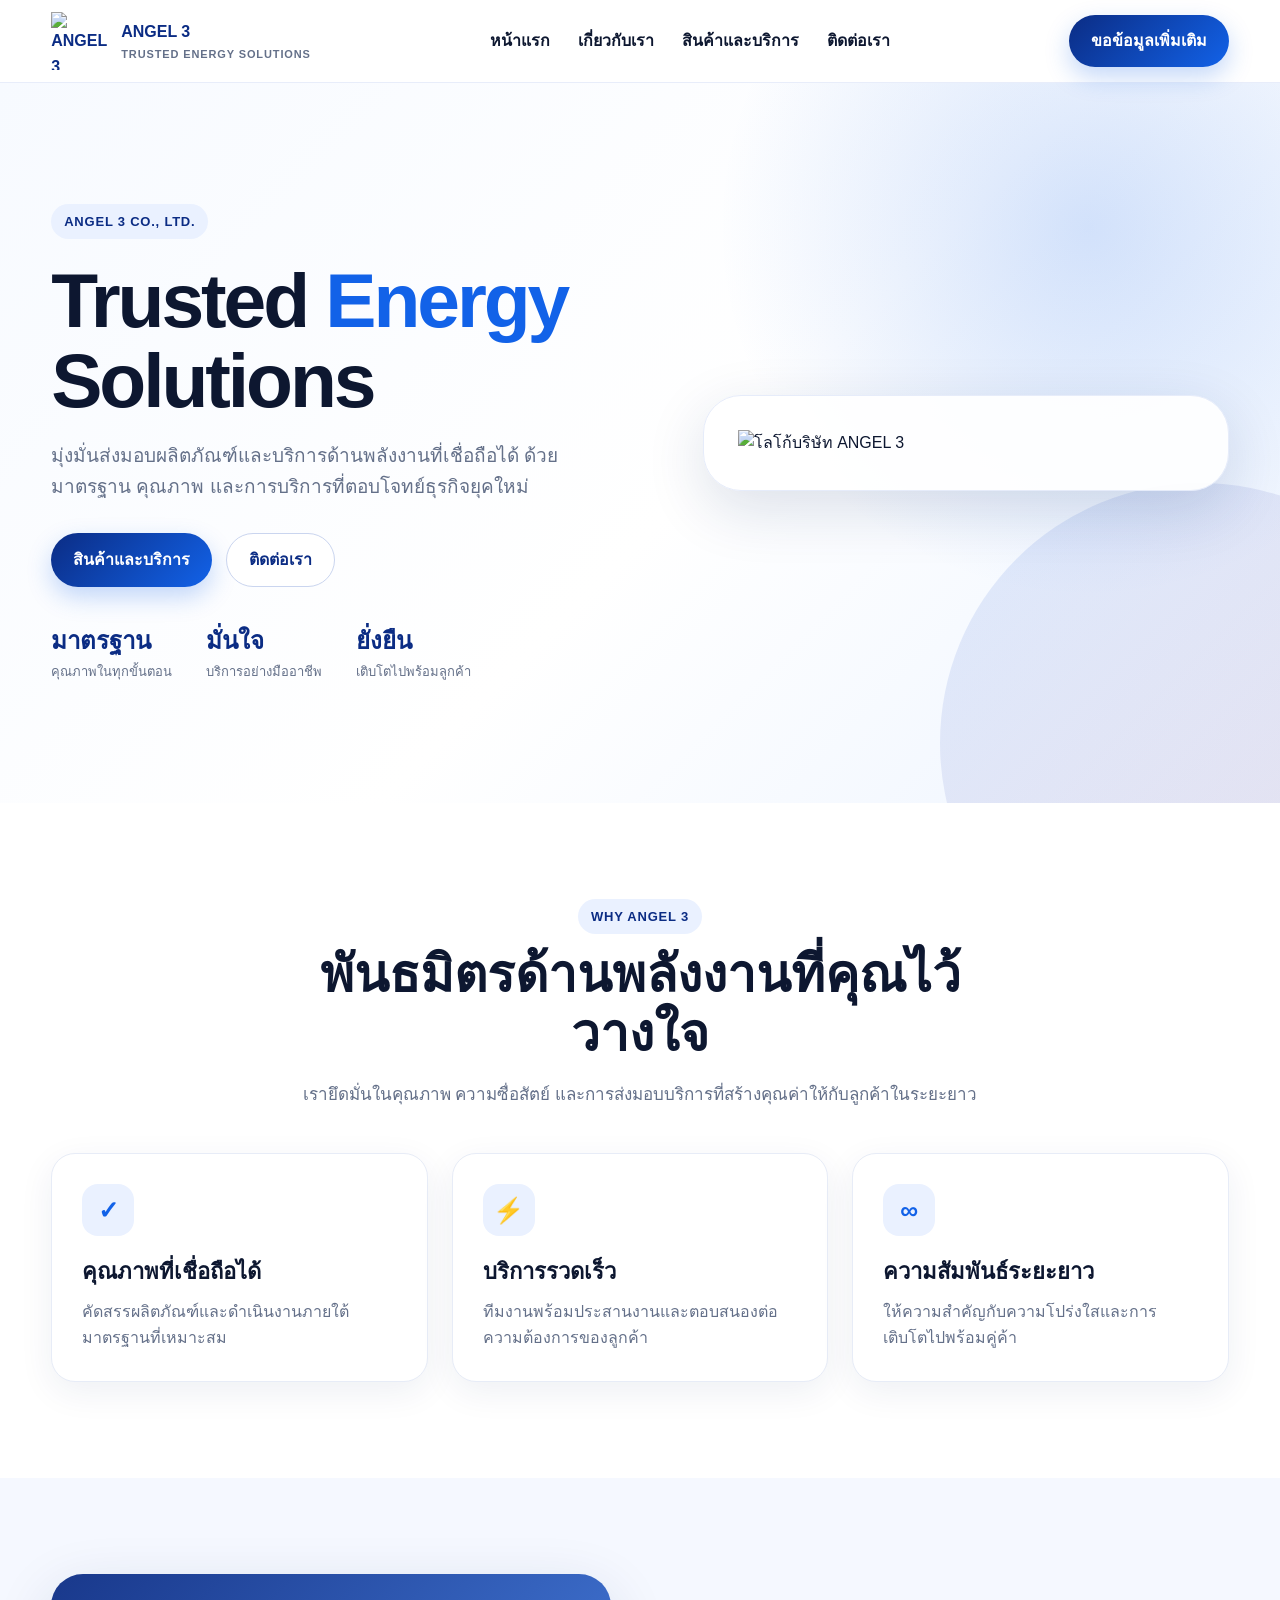
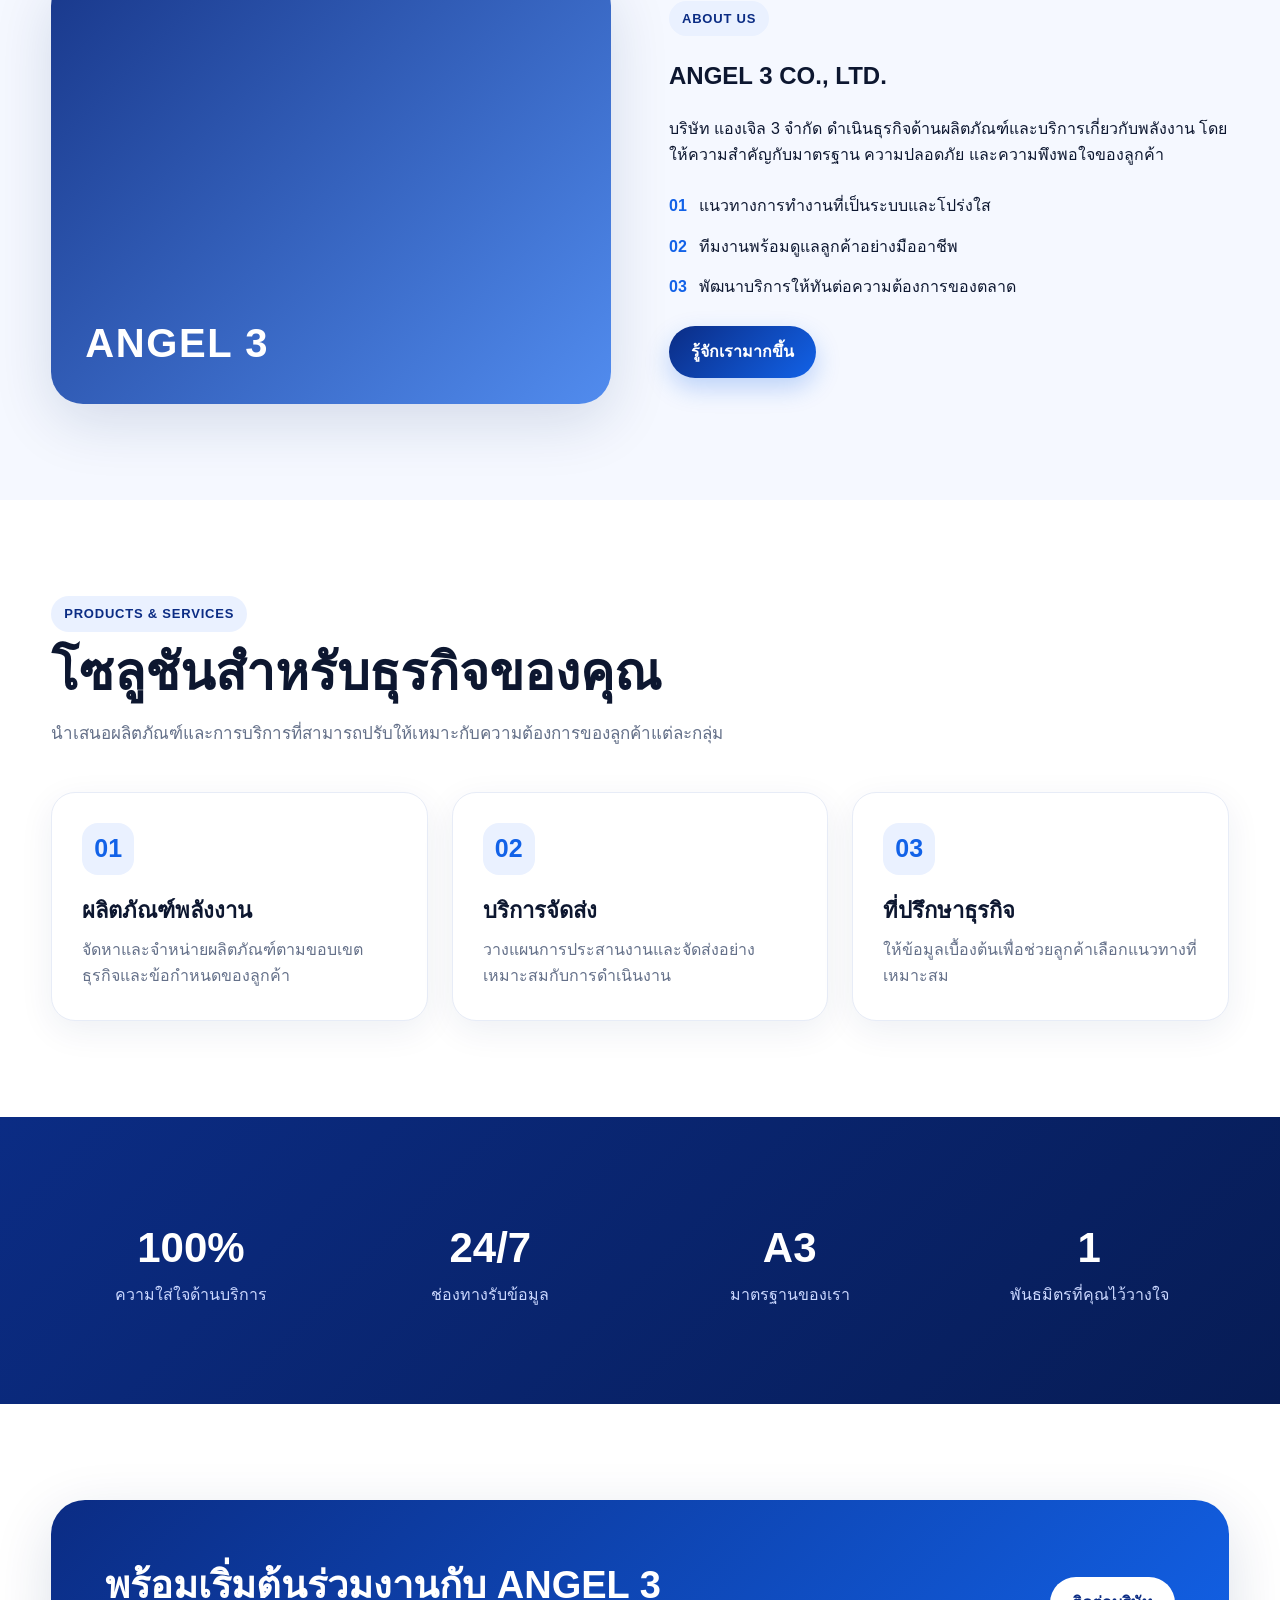
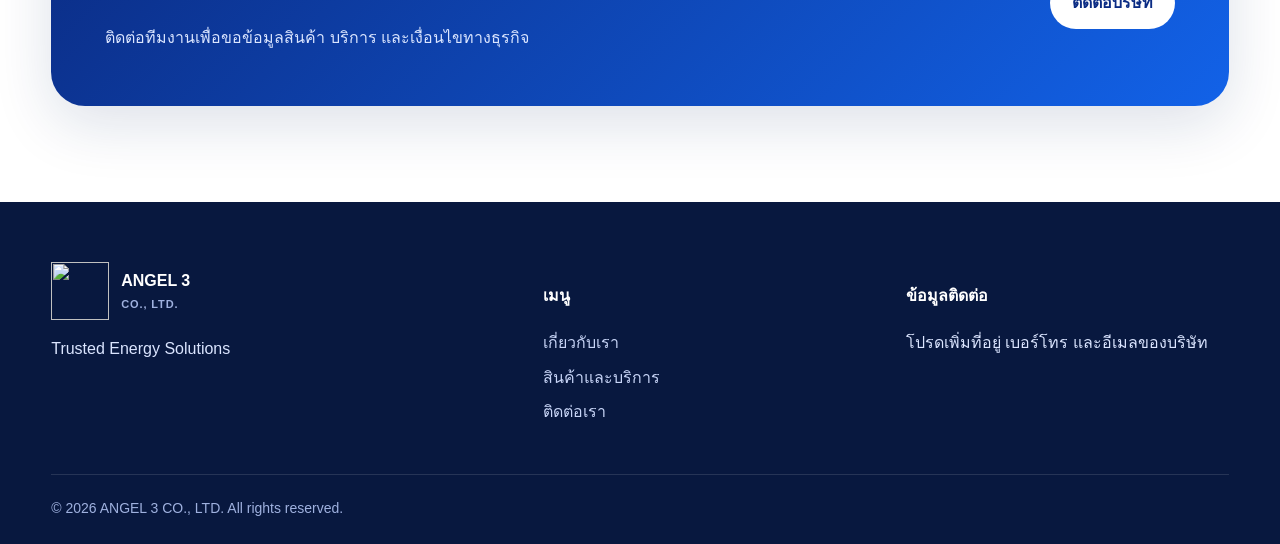
==== index.html @ 0d099548 "Add files via upload" ====
<!doctype html><html lang="th"><head><meta charset="utf-8"><meta name="viewport" content="width=device-width,initial-scale=1"><meta name="description" content="ANGEL 3 CO., LTD. Trusted Energy Solutions"><title>ANGEL 3 | Trusted Energy Solutions</title><link rel="stylesheet" href="style.css"></head><body>
<nav class="nav"><div class="container nav-inner"><a class="brand" href="index.html"><img src="assets/angel3-logo.png" alt="ANGEL 3"><span>ANGEL 3<small>TRUSTED ENERGY SOLUTIONS</small></span></a><button class="hamb">☰</button><div class="menu"><a href="index.html">หน้าแรก</a><a href="about.html">เกี่ยวกับเรา</a><a href="services.html">สินค้าและบริการ</a><a href="contact.html">ติดต่อเรา</a></div><a class="nav-cta" href="contact.html">ขอข้อมูลเพิ่มเติม</a></div></nav>
<header class="hero"><div class="container hero-grid"><div><span class="eyebrow">ANGEL 3 CO., LTD.</span><h1>Trusted <span>Energy</span><br>Solutions</h1><p>มุ่งมั่นส่งมอบผลิตภัณฑ์และบริการด้านพลังงานที่เชื่อถือได้ ด้วยมาตรฐาน คุณภาพ และการบริการที่ตอบโจทย์ธุรกิจยุคใหม่</p><div class="hero-actions"><a class="btn primary" href="services.html">สินค้าและบริการ</a><a class="btn secondary" href="contact.html">ติดต่อเรา</a></div><div class="trust"><div><strong>มาตรฐาน</strong><span>คุณภาพในทุกขั้นตอน</span></div><div><strong>มั่นใจ</strong><span>บริการอย่างมืออาชีพ</span></div><div><strong>ยั่งยืน</strong><span>เติบโตไปพร้อมลูกค้า</span></div></div></div><div class="hero-logo"><img src="assets/angel3-logo.png" alt="โลโก้บริษัท ANGEL 3"></div></div></header>
<section><div class="container"><div class="section-head center"><span class="eyebrow">WHY ANGEL 3</span><h2>พันธมิตรด้านพลังงานที่คุณไว้วางใจ</h2><p>เรายึดมั่นในคุณภาพ ความซื่อสัตย์ และการส่งมอบบริการที่สร้างคุณค่าให้กับลูกค้าในระยะยาว</p></div><div class="grid-3"><div class="card"><div class="icon">✓</div><h3>คุณภาพที่เชื่อถือได้</h3><p>คัดสรรผลิตภัณฑ์และดำเนินงานภายใต้มาตรฐานที่เหมาะสม</p></div><div class="card"><div class="icon">⚡</div><h3>บริการรวดเร็ว</h3><p>ทีมงานพร้อมประสานงานและตอบสนองต่อความต้องการของลูกค้า</p></div><div class="card"><div class="icon">∞</div><h3>ความสัมพันธ์ระยะยาว</h3><p>ให้ความสำคัญกับความโปร่งใสและการเติบโตไปพร้อมคู่ค้า</p></div></div></div></section>
<section class="alt"><div class="container split"><div class="photo-block"></div><div><span class="eyebrow">ABOUT US</span><h2>ANGEL 3 CO., LTD.</h2><p>บริษัท แองเจิล 3 จำกัด ดำเนินธุรกิจด้านผลิตภัณฑ์และบริการเกี่ยวกับพลังงาน โดยให้ความสำคัญกับมาตรฐาน ความปลอดภัย และความพึงพอใจของลูกค้า</p><div class="checks"><div class="check"><b>01</b><span>แนวทางการทำงานที่เป็นระบบและโปร่งใส</span></div><div class="check"><b>02</b><span>ทีมงานพร้อมดูแลลูกค้าอย่างมืออาชีพ</span></div><div class="check"><b>03</b><span>พัฒนาบริการให้ทันต่อความต้องการของตลาด</span></div></div><a class="btn primary" href="about.html">รู้จักเรามากขึ้น</a></div></div></section>
<section><div class="container"><div class="section-head"><span class="eyebrow">PRODUCTS & SERVICES</span><h2>โซลูชันสำหรับธุรกิจของคุณ</h2><p>นำเสนอผลิตภัณฑ์และการบริการที่สามารถปรับให้เหมาะกับความต้องการของลูกค้าแต่ละกลุ่ม</p></div><div class="grid-3"><div class="card"><div class="icon">01</div><h3>ผลิตภัณฑ์พลังงาน</h3><p>จัดหาและจำหน่ายผลิตภัณฑ์ตามขอบเขตธุรกิจและข้อกำหนดของลูกค้า</p></div><div class="card"><div class="icon">02</div><h3>บริการจัดส่ง</h3><p>วางแผนการประสานงานและจัดส่งอย่างเหมาะสมกับการดำเนินงาน</p></div><div class="card"><div class="icon">03</div><h3>ที่ปรึกษาธุรกิจ</h3><p>ให้ข้อมูลเบื้องต้นเพื่อช่วยลูกค้าเลือกแนวทางที่เหมาะสม</p></div></div></div></section>
<section class="stats"><div class="container stats-grid"><div class="stat"><strong>100%</strong><span>ความใส่ใจด้านบริการ</span></div><div class="stat"><strong>24/7</strong><span>ช่องทางรับข้อมูล</span></div><div class="stat"><strong>A3</strong><span>มาตรฐานของเรา</span></div><div class="stat"><strong>1</strong><span>พันธมิตรที่คุณไว้วางใจ</span></div></div></section>
<section><div class="container"><div class="cta"><div><h2>พร้อมเริ่มต้นร่วมงานกับ ANGEL 3</h2><p>ติดต่อทีมงานเพื่อขอข้อมูลสินค้า บริการ และเงื่อนไขทางธุรกิจ</p></div><a class="btn" href="contact.html">ติดต่อบริษัท</a></div></div></section>
<footer class="footer"><div class="container"><div class="footer-grid"><div><div class="brand"><img src="assets/angel3-logo.png" alt=""><span style="color:white">ANGEL 3<small style="color:#9fb1df">CO., LTD.</small></span></div><p>Trusted Energy Solutions</p></div><div><h4>เมนู</h4><a href="about.html">เกี่ยวกับเรา</a><a href="services.html">สินค้าและบริการ</a><a href="contact.html">ติดต่อเรา</a></div><div><h4>ข้อมูลติดต่อ</h4><p>โปรดเพิ่มที่อยู่ เบอร์โทร และอีเมลของบริษัท</p></div></div><div class="copyright">© <span data-year></span> ANGEL 3 CO., LTD. All rights reserved.</div></div></footer><script src="script.js"></script></body></html>
---- style.css ----
:root{
  --blue:#0b2c84;--blue2:#1262e8;--red:#e01818;--ink:#0d1730;--muted:#647089;--light:#f5f8ff;--white:#fff;
  --shadow:0 18px 60px rgba(12,39,100,.14);--radius:24px
}
*{box-sizing:border-box}html{scroll-behavior:smooth}body{margin:0;font-family:Arial,"Noto Sans Thai",sans-serif;color:var(--ink);background:#fff;line-height:1.65}a{text-decoration:none;color:inherit}img{max-width:100%;display:block}.container{width:min(1180px,92%);margin:auto}.nav{position:sticky;top:0;z-index:30;background:rgba(255,255,255,.94);backdrop-filter:blur(14px);border-bottom:1px solid #e8edfa}.nav-inner{height:82px;display:flex;align-items:center;justify-content:space-between;gap:24px}.brand{display:flex;align-items:center;gap:12px;font-weight:800;color:var(--blue)}.brand img{width:58px;height:58px;object-fit:contain}.brand small{display:block;color:var(--muted);font-weight:600;font-size:11px;letter-spacing:.08em}.menu{display:flex;align-items:center;gap:28px;font-weight:700}.menu a:hover{color:var(--blue2)}.nav-cta,.btn{display:inline-flex;align-items:center;justify-content:center;border-radius:999px;padding:13px 22px;font-weight:800;transition:.25s}.nav-cta,.btn.primary{color:#fff;background:linear-gradient(135deg,var(--blue),var(--blue2));box-shadow:0 10px 24px rgba(18,98,232,.25)}.btn.secondary{border:1px solid #cad5ef;background:#fff;color:var(--blue)}.btn:hover{transform:translateY(-2px)}.hamb{display:none;border:0;background:none;font-size:28px;color:var(--blue)}
.hero{min-height:720px;display:grid;place-items:center;position:relative;overflow:hidden;background:radial-gradient(circle at 85% 20%,rgba(18,98,232,.18),transparent 30%),linear-gradient(135deg,#f7faff 0%,#fff 55%,#edf4ff 100%)}.hero:after{content:"";position:absolute;width:520px;height:520px;border-radius:50%;right:-180px;bottom:-200px;background:linear-gradient(135deg,rgba(18,98,232,.12),rgba(224,24,24,.08))}.hero-grid{display:grid;grid-template-columns:1.05fr .95fr;align-items:center;gap:70px;position:relative;z-index:2}.eyebrow{display:inline-flex;padding:7px 13px;border-radius:999px;background:#eaf1ff;color:var(--blue);font-weight:800;font-size:13px;letter-spacing:.06em}.hero h1{font-size:clamp(46px,6vw,78px);line-height:1.04;margin:22px 0 18px;letter-spacing:-.04em}.hero h1 span{color:var(--blue2)}.hero p{font-size:19px;color:var(--muted);max-width:630px}.hero-actions{display:flex;gap:14px;margin-top:30px;flex-wrap:wrap}.hero-logo{background:rgba(255,255,255,.92);padding:34px;border-radius:38px;box-shadow:var(--shadow);border:1px solid #e6ecfa}.hero-logo img{max-height:500px;margin:auto}.trust{display:flex;gap:34px;margin-top:34px;flex-wrap:wrap}.trust strong{font-size:24px;color:var(--blue)}.trust span{display:block;font-size:13px;color:var(--muted)}
section{padding:96px 0}.section-head{max-width:720px;margin-bottom:44px}.section-head.center{text-align:center;margin-left:auto;margin-right:auto}.section-head h2{font-size:clamp(34px,4vw,52px);line-height:1.15;margin:12px 0}.section-head p{color:var(--muted);font-size:17px}.grid-3{display:grid;grid-template-columns:repeat(3,1fr);gap:24px}.card{background:#fff;border:1px solid #e7ecf7;border-radius:var(--radius);padding:30px;box-shadow:0 10px 35px rgba(13,40,100,.07)}.icon{width:52px;height:52px;border-radius:16px;display:grid;place-items:center;background:#eaf1ff;color:var(--blue2);font-size:25px;font-weight:900}.card h3{font-size:22px;margin:18px 0 8px}.card p{color:var(--muted);margin:0}.alt{background:var(--light)}.split{display:grid;grid-template-columns:1fr 1fr;gap:58px;align-items:center}.photo-block{min-height:430px;border-radius:32px;background:linear-gradient(135deg,rgba(11,44,132,.94),rgba(18,98,232,.72)),url('assets/angel3-logo.png') center/cover;box-shadow:var(--shadow);position:relative}.photo-block:after{content:"ANGEL 3";position:absolute;left:34px;bottom:28px;color:#fff;font-weight:900;font-size:40px;letter-spacing:.04em}.checks{display:grid;gap:14px;margin:25px 0}.check{display:flex;gap:12px;align-items:flex-start}.check b{color:var(--blue2)}.stats{background:linear-gradient(135deg,var(--blue),#071c55);color:#fff}.stats-grid{display:grid;grid-template-columns:repeat(4,1fr);gap:20px;text-align:center}.stat strong{font-size:42px;display:block}.stat span{color:#cbd8ff}.cta{border-radius:34px;padding:54px;background:linear-gradient(135deg,#0b2c84,#1262e8);color:white;display:flex;align-items:center;justify-content:space-between;gap:30px;box-shadow:var(--shadow)}.cta h2{font-size:38px;margin:0}.cta p{color:#dbe6ff;margin:8px 0 0}.cta .btn{background:#fff;color:var(--blue)}
.page-hero{padding:110px 0 80px;background:linear-gradient(135deg,#f4f8ff,#fff)}.page-hero h1{font-size:58px;margin:10px 0}.content{max-width:900px}.team-card{text-align:center}.avatar{height:260px;border-radius:20px;background:linear-gradient(135deg,#dce8ff,#f8fbff);display:grid;place-items:center;font-size:70px;color:var(--blue)}.contact-grid{display:grid;grid-template-columns:.9fr 1.1fr;gap:32px}.contact-list{display:grid;gap:18px}.contact-item{padding:22px;border-radius:18px;background:var(--light)}form{display:grid;gap:15px}input,textarea{width:100%;padding:16px;border-radius:14px;border:1px solid #d7dfef;font:inherit}textarea{min-height:150px;resize:vertical}.footer{background:#08183f;color:#dbe5ff;padding:60px 0 24px}.footer-grid{display:grid;grid-template-columns:1.4fr 1fr 1fr;gap:40px}.footer h4{color:white}.footer a{display:block;margin:8px 0;color:#c8d5f7}.copyright{border-top:1px solid rgba(255,255,255,.12);margin-top:40px;padding-top:22px;color:#9fb1df;font-size:14px}
@media(max-width:900px){.menu{position:fixed;left:0;right:0;top:82px;background:#fff;padding:24px;display:none;flex-direction:column;box-shadow:var(--shadow)}.menu.open{display:flex}.hamb{display:block}.nav-cta{display:none}.hero{min-height:auto;padding:80px 0}.hero-grid,.split,.contact-grid{grid-template-columns:1fr}.hero-logo{max-width:560px}.grid-3{grid-template-columns:1fr 1fr}.stats-grid{grid-template-columns:1fr 1fr}.footer-grid{grid-template-columns:1fr}.cta{align-items:flex-start;flex-direction:column}}
@media(max-width:600px){.grid-3,.stats-grid{grid-template-columns:1fr}.hero h1{font-size:46px}.page-hero h1{font-size:44px}section{padding:72px 0}.cta{padding:34px}.brand span{font-size:14px}}
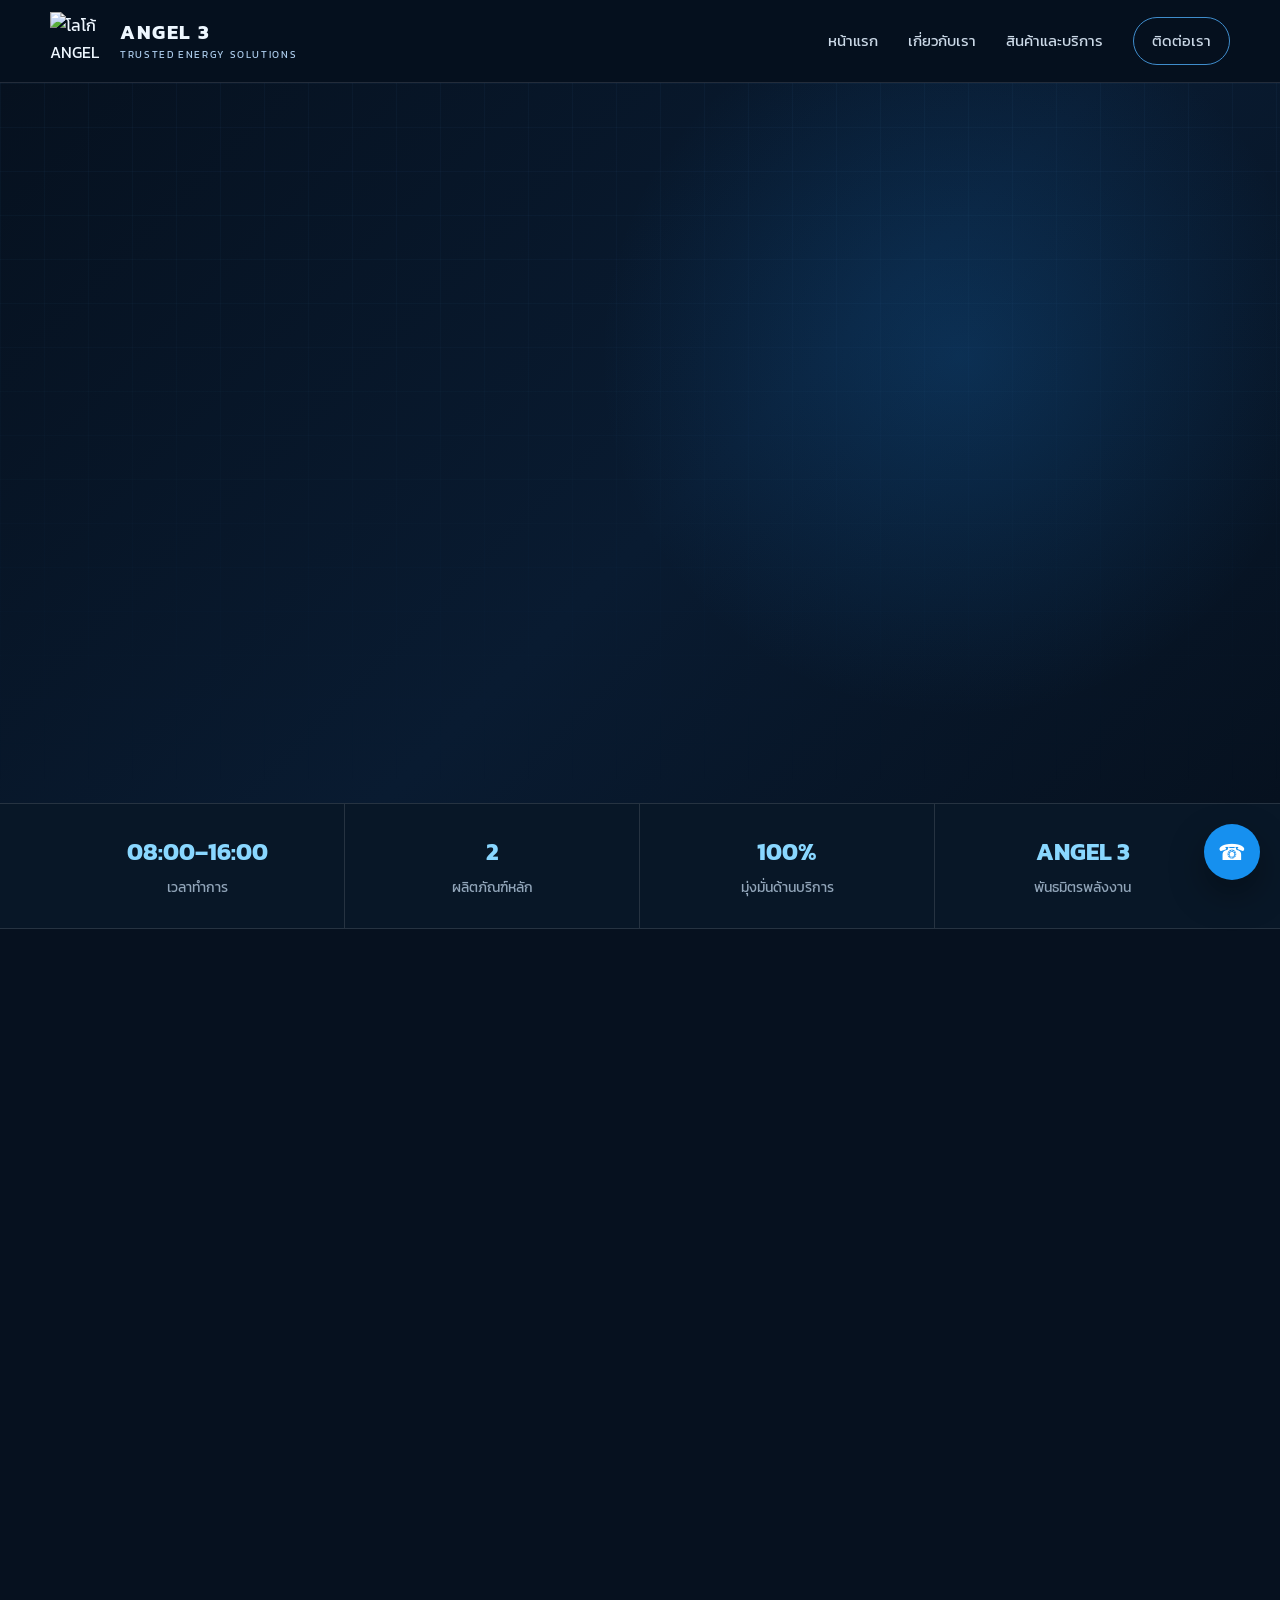
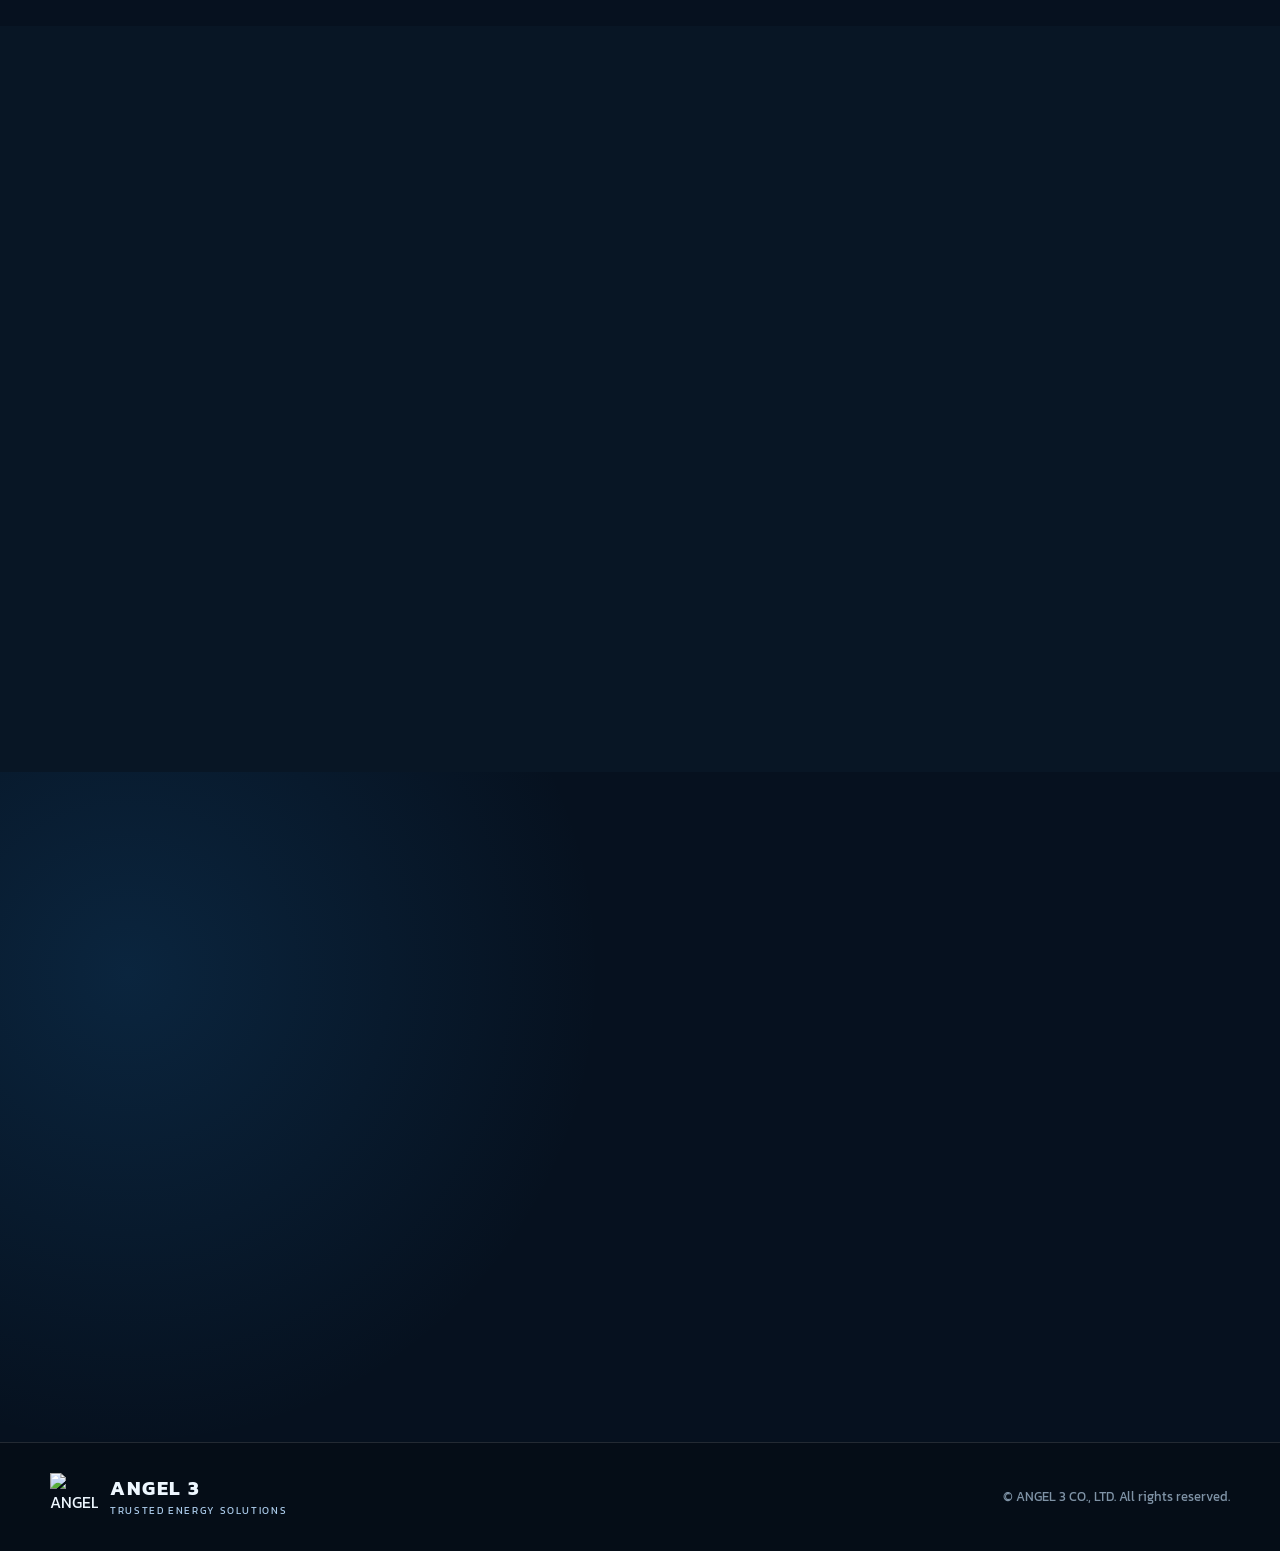
==== commit 77418647: "Add files via upload" ====
--- a/index.html
+++ b/index.html
@@ -1,9 +1,171 @@
-<!doctype html><html lang="th"><head><meta charset="utf-8"><meta name="viewport" content="width=device-width,initial-scale=1"><meta name="description" content="ANGEL 3 CO., LTD. Trusted Energy Solutions"><title>ANGEL 3 | Trusted Energy Solutions</title><link rel="stylesheet" href="style.css"></head><body>
-<nav class="nav"><div class="container nav-inner"><a class="brand" href="index.html"><img src="assets/angel3-logo.png" alt="ANGEL 3"><span>ANGEL 3<small>TRUSTED ENERGY SOLUTIONS</small></span></a><button class="hamb">☰</button><div class="menu"><a href="index.html">หน้าแรก</a><a href="about.html">เกี่ยวกับเรา</a><a href="services.html">สินค้าและบริการ</a><a href="contact.html">ติดต่อเรา</a></div><a class="nav-cta" href="contact.html">ขอข้อมูลเพิ่มเติม</a></div></nav>
-<header class="hero"><div class="container hero-grid"><div><span class="eyebrow">ANGEL 3 CO., LTD.</span><h1>Trusted <span>Energy</span><br>Solutions</h1><p>มุ่งมั่นส่งมอบผลิตภัณฑ์และบริการด้านพลังงานที่เชื่อถือได้ ด้วยมาตรฐาน คุณภาพ และการบริการที่ตอบโจทย์ธุรกิจยุคใหม่</p><div class="hero-actions"><a class="btn primary" href="services.html">สินค้าและบริการ</a><a class="btn secondary" href="contact.html">ติดต่อเรา</a></div><div class="trust"><div><strong>มาตรฐาน</strong><span>คุณภาพในทุกขั้นตอน</span></div><div><strong>มั่นใจ</strong><span>บริการอย่างมืออาชีพ</span></div><div><strong>ยั่งยืน</strong><span>เติบโตไปพร้อมลูกค้า</span></div></div></div><div class="hero-logo"><img src="assets/angel3-logo.png" alt="โลโก้บริษัท ANGEL 3"></div></div></header>
-<section><div class="container"><div class="section-head center"><span class="eyebrow">WHY ANGEL 3</span><h2>พันธมิตรด้านพลังงานที่คุณไว้วางใจ</h2><p>เรายึดมั่นในคุณภาพ ความซื่อสัตย์ และการส่งมอบบริการที่สร้างคุณค่าให้กับลูกค้าในระยะยาว</p></div><div class="grid-3"><div class="card"><div class="icon">✓</div><h3>คุณภาพที่เชื่อถือได้</h3><p>คัดสรรผลิตภัณฑ์และดำเนินงานภายใต้มาตรฐานที่เหมาะสม</p></div><div class="card"><div class="icon">⚡</div><h3>บริการรวดเร็ว</h3><p>ทีมงานพร้อมประสานงานและตอบสนองต่อความต้องการของลูกค้า</p></div><div class="card"><div class="icon">∞</div><h3>ความสัมพันธ์ระยะยาว</h3><p>ให้ความสำคัญกับความโปร่งใสและการเติบโตไปพร้อมคู่ค้า</p></div></div></div></section>
-<section class="alt"><div class="container split"><div class="photo-block"></div><div><span class="eyebrow">ABOUT US</span><h2>ANGEL 3 CO., LTD.</h2><p>บริษัท แองเจิล 3 จำกัด ดำเนินธุรกิจด้านผลิตภัณฑ์และบริการเกี่ยวกับพลังงาน โดยให้ความสำคัญกับมาตรฐาน ความปลอดภัย และความพึงพอใจของลูกค้า</p><div class="checks"><div class="check"><b>01</b><span>แนวทางการทำงานที่เป็นระบบและโปร่งใส</span></div><div class="check"><b>02</b><span>ทีมงานพร้อมดูแลลูกค้าอย่างมืออาชีพ</span></div><div class="check"><b>03</b><span>พัฒนาบริการให้ทันต่อความต้องการของตลาด</span></div></div><a class="btn primary" href="about.html">รู้จักเรามากขึ้น</a></div></div></section>
-<section><div class="container"><div class="section-head"><span class="eyebrow">PRODUCTS & SERVICES</span><h2>โซลูชันสำหรับธุรกิจของคุณ</h2><p>นำเสนอผลิตภัณฑ์และการบริการที่สามารถปรับให้เหมาะกับความต้องการของลูกค้าแต่ละกลุ่ม</p></div><div class="grid-3"><div class="card"><div class="icon">01</div><h3>ผลิตภัณฑ์พลังงาน</h3><p>จัดหาและจำหน่ายผลิตภัณฑ์ตามขอบเขตธุรกิจและข้อกำหนดของลูกค้า</p></div><div class="card"><div class="icon">02</div><h3>บริการจัดส่ง</h3><p>วางแผนการประสานงานและจัดส่งอย่างเหมาะสมกับการดำเนินงาน</p></div><div class="card"><div class="icon">03</div><h3>ที่ปรึกษาธุรกิจ</h3><p>ให้ข้อมูลเบื้องต้นเพื่อช่วยลูกค้าเลือกแนวทางที่เหมาะสม</p></div></div></div></section>
-<section class="stats"><div class="container stats-grid"><div class="stat"><strong>100%</strong><span>ความใส่ใจด้านบริการ</span></div><div class="stat"><strong>24/7</strong><span>ช่องทางรับข้อมูล</span></div><div class="stat"><strong>A3</strong><span>มาตรฐานของเรา</span></div><div class="stat"><strong>1</strong><span>พันธมิตรที่คุณไว้วางใจ</span></div></div></section>
-<section><div class="container"><div class="cta"><div><h2>พร้อมเริ่มต้นร่วมงานกับ ANGEL 3</h2><p>ติดต่อทีมงานเพื่อขอข้อมูลสินค้า บริการ และเงื่อนไขทางธุรกิจ</p></div><a class="btn" href="contact.html">ติดต่อบริษัท</a></div></div></section>
-<footer class="footer"><div class="container"><div class="footer-grid"><div><div class="brand"><img src="assets/angel3-logo.png" alt=""><span style="color:white">ANGEL 3<small style="color:#9fb1df">CO., LTD.</small></span></div><p>Trusted Energy Solutions</p></div><div><h4>เมนู</h4><a href="about.html">เกี่ยวกับเรา</a><a href="services.html">สินค้าและบริการ</a><a href="contact.html">ติดต่อเรา</a></div><div><h4>ข้อมูลติดต่อ</h4><p>โปรดเพิ่มที่อยู่ เบอร์โทร และอีเมลของบริษัท</p></div></div><div class="copyright">© <span data-year></span> ANGEL 3 CO., LTD. All rights reserved.</div></div></footer><script src="script.js"></script></body></html>
+<!doctype html>
+<html lang="th">
+<head>
+  <meta charset="utf-8">
+  <meta name="viewport" content="width=device-width,initial-scale=1">
+  <title>ANGEL 3 CO., LTD. | Trusted Energy Solutions</title>
+  <meta name="description" content="ANGEL 3 CO., LTD. ผู้จัดจำหน่ายน้ำมันดีเซลและเบนซิน ให้บริการด้วยความน่าเชื่อถือ รวดเร็ว และเป็นมืออาชีพ">
+  <meta name="keywords" content="ANGEL 3, น้ำมันดีเซล, น้ำมันเบนซิน, ผู้จัดจำหน่ายน้ำมัน, Trusted Energy Solutions">
+  <meta name="theme-color" content="#071426">
+  <meta property="og:title" content="ANGEL 3 CO., LTD.">
+  <meta property="og:description" content="Trusted Energy Solutions — จำหน่ายน้ำมันดีเซลและเบนซิน">
+  <meta property="og:type" content="website">
+  <link rel="icon" href="logo.svg" type="image/svg+xml">
+  <link rel="stylesheet" href="styles.css">
+</head>
+<body>
+  <header class="site-header" id="top">
+    <div class="container nav-wrap">
+      <a class="brand" href="#top" aria-label="ANGEL 3 Home">
+        <img src="logo.svg" alt="โลโก้ ANGEL 3" width="58" height="58">
+        <span><strong>ANGEL 3</strong><small>TRUSTED ENERGY SOLUTIONS</small></span>
+      </a>
+      <button class="menu-btn" aria-expanded="false" aria-controls="main-nav" aria-label="เปิดเมนู">
+        <span></span><span></span><span></span>
+      </button>
+      <nav id="main-nav" class="main-nav" aria-label="เมนูหลัก">
+        <a href="#home">หน้าแรก</a>
+        <a href="#about">เกี่ยวกับเรา</a>
+        <a href="#products">สินค้าและบริการ</a>
+        <a href="#contact" class="nav-cta">ติดต่อเรา</a>
+      </nav>
+    </div>
+  </header>
+
+  <main>
+    <section class="hero" id="home">
+      <div class="energy-grid" aria-hidden="true"></div>
+      <div class="container hero-grid">
+        <div class="hero-copy reveal">
+          <p class="eyebrow">ANGEL 3 CO., LTD.</p>
+          <h1>พลังงานที่เชื่อถือได้<br><span>เพื่อธุรกิจของคุณ</span></h1>
+          <p class="lead">ผู้จัดจำหน่ายน้ำมันดีเซลและเบนซิน พร้อมบริการที่รวดเร็ว ซื่อสัตย์ และมุ่งมั่นในการส่งมอบคุณค่าให้ลูกค้าในระยะยาว</p>
+          <div class="hero-actions">
+            <a class="btn primary" href="tel:0818949898">โทร 081-894-9898</a>
+            <a class="btn ghost" href="#products">ดูสินค้าและบริการ</a>
+          </div>
+          <div class="trust-row">
+            <span>✓ บริการมืออาชีพ</span>
+            <span>✓ ติดต่อสะดวก</span>
+            <span>✓ ส่งมอบตรงเวลา</span>
+          </div>
+        </div>
+        <div class="hero-visual reveal" aria-label="ภาพประกอบอุตสาหกรรมพลังงาน">
+          <svg viewBox="0 0 620 520" role="img" aria-labelledby="heroTitle">
+            <title id="heroTitle">ภาพกราฟิกโรงกลั่นและพลังงาน</title>
+            <defs>
+              <linearGradient id="tank" x1="0" x2="1">
+                <stop offset="0" stop-color="#0f2748"/>
+                <stop offset="1" stop-color="#1e4c7e"/>
+              </linearGradient>
+              <linearGradient id="glow" x1="0" x2="1">
+                <stop offset="0" stop-color="#39a6ff"/>
+                <stop offset="1" stop-color="#72d3ff"/>
+              </linearGradient>
+            </defs>
+            <circle cx="420" cy="190" r="155" fill="#0a203c"/>
+            <circle cx="420" cy="190" r="115" fill="none" stroke="#1d5b91" stroke-width="2"/>
+            <path d="M80 412H558" stroke="#2f72aa" stroke-width="4"/>
+            <path d="M160 412V205h72v207M314 412V144h65v268M442 412V235h90v177" fill="url(#tank)" stroke="#5aa8df" stroke-width="3"/>
+            <path d="M169 205h54M323 144h47M452 235h70" stroke="#77c7ff" stroke-width="7"/>
+            <path d="M346 144V73h25v71M182 205v-61h18v61M473 235v-78h22v78" stroke="#4e97ca" stroke-width="6"/>
+            <path d="M358 73h64v25h-64M191 144h74v22h-74M484 157h63v24h-63" fill="#153c66"/>
+            <path d="M138 354h420M115 382h454" stroke="#1f5f94" stroke-width="3"/>
+            <path d="M112 330C190 292 242 315 303 268C368 216 425 257 548 202" fill="none" stroke="url(#glow)" stroke-width="7" stroke-linecap="round"/>
+            <circle cx="548" cy="202" r="10" fill="#8de0ff"/>
+            <path d="M84 437h492" stroke="#7fd7ff" stroke-width="2" opacity=".5"/>
+          </svg>
+        </div>
+      </div>
+    </section>
+
+    <section class="stats">
+      <div class="container stats-grid">
+        <div><strong>08:00–16:00</strong><span>เวลาทำการ</span></div>
+        <div><strong>2</strong><span>ผลิตภัณฑ์หลัก</span></div>
+        <div><strong>100%</strong><span>มุ่งมั่นด้านบริการ</span></div>
+        <div><strong>ANGEL 3</strong><span>พันธมิตรพลังงาน</span></div>
+      </div>
+    </section>
+
+    <section class="section" id="about">
+      <div class="container two-col">
+        <div class="section-copy reveal">
+          <p class="eyebrow">เกี่ยวกับเรา</p>
+          <h2>พันธมิตรด้านพลังงาน<br>ที่คุณไว้วางใจ</h2>
+          <p>บริษัท แองเจิล 3 จำกัด (ANGEL 3 CO., LTD.) ดำเนินธุรกิจจัดจำหน่ายน้ำมัน โดยให้ความสำคัญกับคุณภาพ ความซื่อสัตย์ ความรวดเร็ว และการดูแลลูกค้าอย่างต่อเนื่อง</p>
+          <p>เราพร้อมสนับสนุนการดำเนินงานของลูกค้าด้วยผลิตภัณฑ์พลังงานที่เหมาะสมและช่องทางติดต่อที่สะดวก</p>
+        </div>
+        <div class="values-card reveal">
+          <article><span>01</span><h3>ความน่าเชื่อถือ</h3><p>สื่อสารชัดเจนและทำงานอย่างเป็นมืออาชีพ</p></article>
+          <article><span>02</span><h3>ความรวดเร็ว</h3><p>ตอบรับความต้องการของลูกค้าอย่างคล่องตัว</p></article>
+          <article><span>03</span><h3>ความสัมพันธ์ระยะยาว</h3><p>เติบโตไปพร้อมกับลูกค้าและคู่ค้าของเรา</p></article>
+        </div>
+      </div>
+    </section>
+
+    <section class="section products" id="products">
+      <div class="container">
+        <div class="section-heading reveal">
+          <p class="eyebrow">สินค้าและบริการ</p>
+          <h2>โซลูชันพลังงานสำหรับธุรกิจ</h2>
+          <p>ติดต่อเราเพื่อสอบถามรายละเอียด ราคา และเงื่อนไขการให้บริการ</p>
+        </div>
+        <div class="product-grid">
+          <article class="product-card reveal">
+            <div class="product-icon">
+              <svg viewBox="0 0 64 64" aria-hidden="true"><path d="M32 4C24 17 12 28 12 42a20 20 0 0 0 40 0C52 28 40 17 32 4Z"/><path d="M23 44c2 6 7 9 13 9" fill="none"/></svg>
+            </div>
+            <h3>น้ำมันดีเซล</h3>
+            <p>สำหรับภาคธุรกิจ การขนส่ง เครื่องจักร และการใช้งานที่ต้องการพลังงานอย่างต่อเนื่อง</p>
+            <a href="tel:0818949898">สอบถามรายละเอียด →</a>
+          </article>
+          <article class="product-card reveal">
+            <div class="product-icon">
+              <svg viewBox="0 0 64 64" aria-hidden="true"><path d="M20 8h24v48H20z"/><path d="M25 14h14v12H25zM44 20l8 8v19c0 3 4 3 4 0V27l-7-7" fill="none"/></svg>
+            </div>
+            <h3>น้ำมันเบนซิน</h3>
+            <p>ผลิตภัณฑ์เชื้อเพลิงสำหรับยานพาหนะและการใช้งานเชิงพาณิชย์ตามความต้องการของลูกค้า</p>
+            <a href="tel:0818949898">สอบถามรายละเอียด →</a>
+          </article>
+        </div>
+      </div>
+    </section>
+
+    <section class="section contact-section" id="contact">
+      <div class="container contact-grid">
+        <div class="contact-copy reveal">
+          <p class="eyebrow">ติดต่อเรา</p>
+          <h2>พร้อมดูแลทุกความต้องการด้านพลังงาน</h2>
+          <p>ติดต่อทีมงาน ANGEL 3 เพื่อสอบถามสินค้า ราคา และรายละเอียดการให้บริการ</p>
+          <div class="contact-list">
+            <a href="tel:0818949898"><strong>โทรศัพท์</strong><span>081-894-9898</span></a>
+            <a href="https://line.me/R/ti/p/~angel.tree.co.ltd" target="_blank" rel="noopener"><strong>LINE ID</strong><span>angel.tree.co.ltd</span></a>
+            <a href="mailto:angel.tree.co.ltd@gmail.com"><strong>อีเมล</strong><span>angel.tree.co.ltd@gmail.com</span></a>
+          </div>
+        </div>
+        <div class="address-card reveal">
+          <h3>ANGEL 3 CO., LTD.</h3>
+          <p>9/1 หมู่บ้านหลุยส์แกรนด์ ซอยเทพรักษ์ 50<br>แขวงท่าแร้ง เขตบางเขน<br>กรุงเทพมหานคร 10220</p>
+          <hr>
+          <p><strong>เวลาทำการ</strong><br>ทุกวัน 08:00–16:00 น.</p>
+          <a class="btn primary full" href="tel:0818949898">โทรหาเราตอนนี้</a>
+        </div>
+      </div>
+    </section>
+  </main>
+
+  <footer>
+    <div class="container footer-grid">
+      <div class="brand footer-brand">
+        <img src="logo.svg" alt="ANGEL 3" width="48" height="48">
+        <span><strong>ANGEL 3</strong><small>TRUSTED ENERGY SOLUTIONS</small></span>
+      </div>
+      <p>© <span id="year"></span> ANGEL 3 CO., LTD. All rights reserved.</p>
+    </div>
+  </footer>
+
+  <a class="floating-call" href="tel:0818949898" aria-label="โทรหา ANGEL 3">☎</a>
+  <script src="script.js"></script>
+</body>
+</html>
--- a/styles.css
+++ b/styles.css
@@ -0,0 +1,4 @@
+@import url('https://fonts.googleapis.com/css2?family=Kanit:wght@300;400;500;600;700&display=swap');
+:root{--navy:#071426;--navy2:#0c2039;--blue:#1888e8;--sky:#75caff;--text:#eef7ff;--muted:#9fb1c6;--line:rgba(255,255,255,.12);--card:#0d1c2f;--max:1180px}
+*{box-sizing:border-box}html{scroll-behavior:smooth}body{margin:0;background:#06111f;color:var(--text);font-family:"Kanit",system-ui,sans-serif;line-height:1.7;overflow-x:hidden}a{color:inherit;text-decoration:none}img{display:block}.container{width:min(var(--max),calc(100% - 40px));margin:auto}.site-header{position:sticky;top:0;z-index:50;background:rgba(6,17,31,.88);backdrop-filter:blur(16px);border-bottom:1px solid var(--line)}.nav-wrap{height:82px;display:flex;align-items:center;justify-content:space-between}.brand{display:flex;align-items:center;gap:12px}.brand span{display:flex;flex-direction:column;line-height:1.1}.brand strong{font-size:1.25rem;letter-spacing:.08em}.brand small{font-size:.64rem;letter-spacing:.16em;color:#a9c9e8;margin-top:6px}.main-nav{display:flex;align-items:center;gap:30px}.main-nav a{color:#cbd9e7;font-size:.95rem}.main-nav a:hover{color:#fff}.nav-cta{padding:10px 18px;border:1px solid #3f8dcc;border-radius:999px}.menu-btn{display:none;background:none;border:0;padding:10px}.menu-btn span{display:block;width:27px;height:2px;background:#dbeeff;margin:6px}.hero{position:relative;min-height:720px;display:flex;align-items:center;background:radial-gradient(circle at 75% 38%,rgba(24,136,232,.20),transparent 34%),linear-gradient(135deg,#06111f 0%,#091b31 55%,#06111f 100%);overflow:hidden}.energy-grid{position:absolute;inset:0;background-image:linear-gradient(rgba(69,133,190,.06) 1px,transparent 1px),linear-gradient(90deg,rgba(69,133,190,.06) 1px,transparent 1px);background-size:44px 44px;mask-image:linear-gradient(to bottom,black,transparent)}.hero-grid{position:relative;display:grid;grid-template-columns:1.05fr .95fr;align-items:center;gap:40px;padding:90px 0}.eyebrow{color:#74c7ff;letter-spacing:.18em;font-size:.78rem;font-weight:600;text-transform:uppercase}.hero h1,.section h2{font-size:clamp(2.6rem,6vw,5.4rem);line-height:1.08;margin:.3em 0}.hero h1 span{color:#80d4ff}.lead{font-size:1.15rem;color:#b6c7d8;max-width:670px}.hero-actions{display:flex;gap:14px;margin:34px 0 24px}.btn{display:inline-flex;align-items:center;justify-content:center;min-height:50px;padding:0 24px;border-radius:12px;font-weight:600}.primary{background:linear-gradient(135deg,#1689ec,#43b4f7);color:white;box-shadow:0 12px 30px rgba(25,137,234,.25)}.ghost{border:1px solid var(--line);background:rgba(255,255,255,.035)}.trust-row{display:flex;flex-wrap:wrap;gap:18px;color:#94abc1;font-size:.9rem}.hero-visual svg{width:100%;filter:drop-shadow(0 35px 55px rgba(0,0,0,.45))}.stats{border-top:1px solid var(--line);border-bottom:1px solid var(--line);background:#081727}.stats-grid{display:grid;grid-template-columns:repeat(4,1fr)}.stats-grid div{padding:28px 20px;text-align:center;border-right:1px solid var(--line)}.stats-grid div:last-child{border:0}.stats strong{display:block;font-size:1.5rem;color:#89d7ff}.stats span{color:#91a5b9;font-size:.88rem}.section{padding:110px 0}.two-col,.contact-grid{display:grid;grid-template-columns:1fr 1fr;gap:80px;align-items:center}.section h2{font-size:clamp(2.2rem,4vw,4.2rem)}.section-copy p:not(.eyebrow),.section-heading p,.contact-copy>p{color:#aabaca}.values-card{display:grid;gap:14px}.values-card article{background:linear-gradient(145deg,#0d2037,#091728);border:1px solid var(--line);padding:26px;border-radius:18px}.values-card span{color:#5fbfff;font-weight:700}.values-card h3{margin:.3rem 0}.values-card p{margin:0;color:#9fb1c6}.products{background:#081625}.section-heading{text-align:center;max-width:760px;margin:0 auto 50px}.product-grid{display:grid;grid-template-columns:repeat(2,1fr);gap:24px}.product-card{background:linear-gradient(160deg,#10243c,#091728);border:1px solid var(--line);border-radius:24px;padding:36px;transition:.25s}.product-card:hover{transform:translateY(-5px);border-color:rgba(95,191,255,.5)}.product-icon{width:74px;height:74px;border-radius:20px;background:rgba(40,147,230,.12);display:grid;place-items:center}.product-icon svg{width:42px;fill:none;stroke:#74caff;stroke-width:3;stroke-linejoin:round}.product-card h3{font-size:1.8rem;margin:18px 0 8px}.product-card p{color:#9eb1c4}.product-card a{color:#73c9ff;font-weight:600}.contact-section{background:radial-gradient(circle at 10% 30%,rgba(31,128,204,.18),transparent 38%),#06111f}.contact-list{display:grid;gap:12px;margin-top:30px}.contact-list a{display:flex;justify-content:space-between;gap:20px;padding:18px 0;border-bottom:1px solid var(--line)}.contact-list span{color:#8fcfff}.address-card{background:linear-gradient(150deg,#10243b,#091727);border:1px solid var(--line);border-radius:26px;padding:38px}.address-card h3{font-size:1.5rem}.address-card p{color:#adbdcc}.address-card hr{border:0;border-top:1px solid var(--line);margin:24px 0}.full{width:100%;margin-top:18px}footer{border-top:1px solid var(--line);padding:30px 0;background:#050d17}.footer-grid{display:flex;align-items:center;justify-content:space-between;gap:20px}.footer-grid p{color:#7f93a6;font-size:.82rem}.floating-call{position:fixed;right:20px;bottom:20px;width:56px;height:56px;border-radius:50%;display:grid;place-items:center;background:#1690ef;color:#fff;font-size:1.4rem;box-shadow:0 15px 35px rgba(0,0,0,.35);z-index:40}.reveal{opacity:0;transform:translateY(25px);transition:.7s ease}.reveal.visible{opacity:1;transform:none}
+@media(max-width:850px){.menu-btn{display:block}.main-nav{position:absolute;top:82px;left:0;right:0;display:none;flex-direction:column;align-items:stretch;padding:20px;background:#081625;border-bottom:1px solid var(--line)}.main-nav.open{display:flex}.main-nav a{padding:10px}.hero{min-height:auto}.hero-grid,.two-col,.contact-grid{grid-template-columns:1fr;gap:38px}.hero-grid{padding:70px 0}.hero-visual{order:-1}.hero-visual svg{max-height:330px}.stats-grid{grid-template-columns:repeat(2,1fr)}.stats-grid div:nth-child(2){border-right:0}.product-grid{grid-template-columns:1fr}.section{padding:80px 0}.footer-grid{flex-direction:column;text-align:center}.contact-list a{flex-direction:column;gap:2px}.hero h1{font-size:3rem}}@media(max-width:480px){.container{width:min(100% - 26px,var(--max))}.brand small{display:none}.hero-actions{flex-direction:column}.btn{width:100%}.stats-grid{grid-template-columns:1fr 1fr}.stats strong{font-size:1.2rem}.product-card,.address-card{padding:25px}.section{padding:64px 0}}
